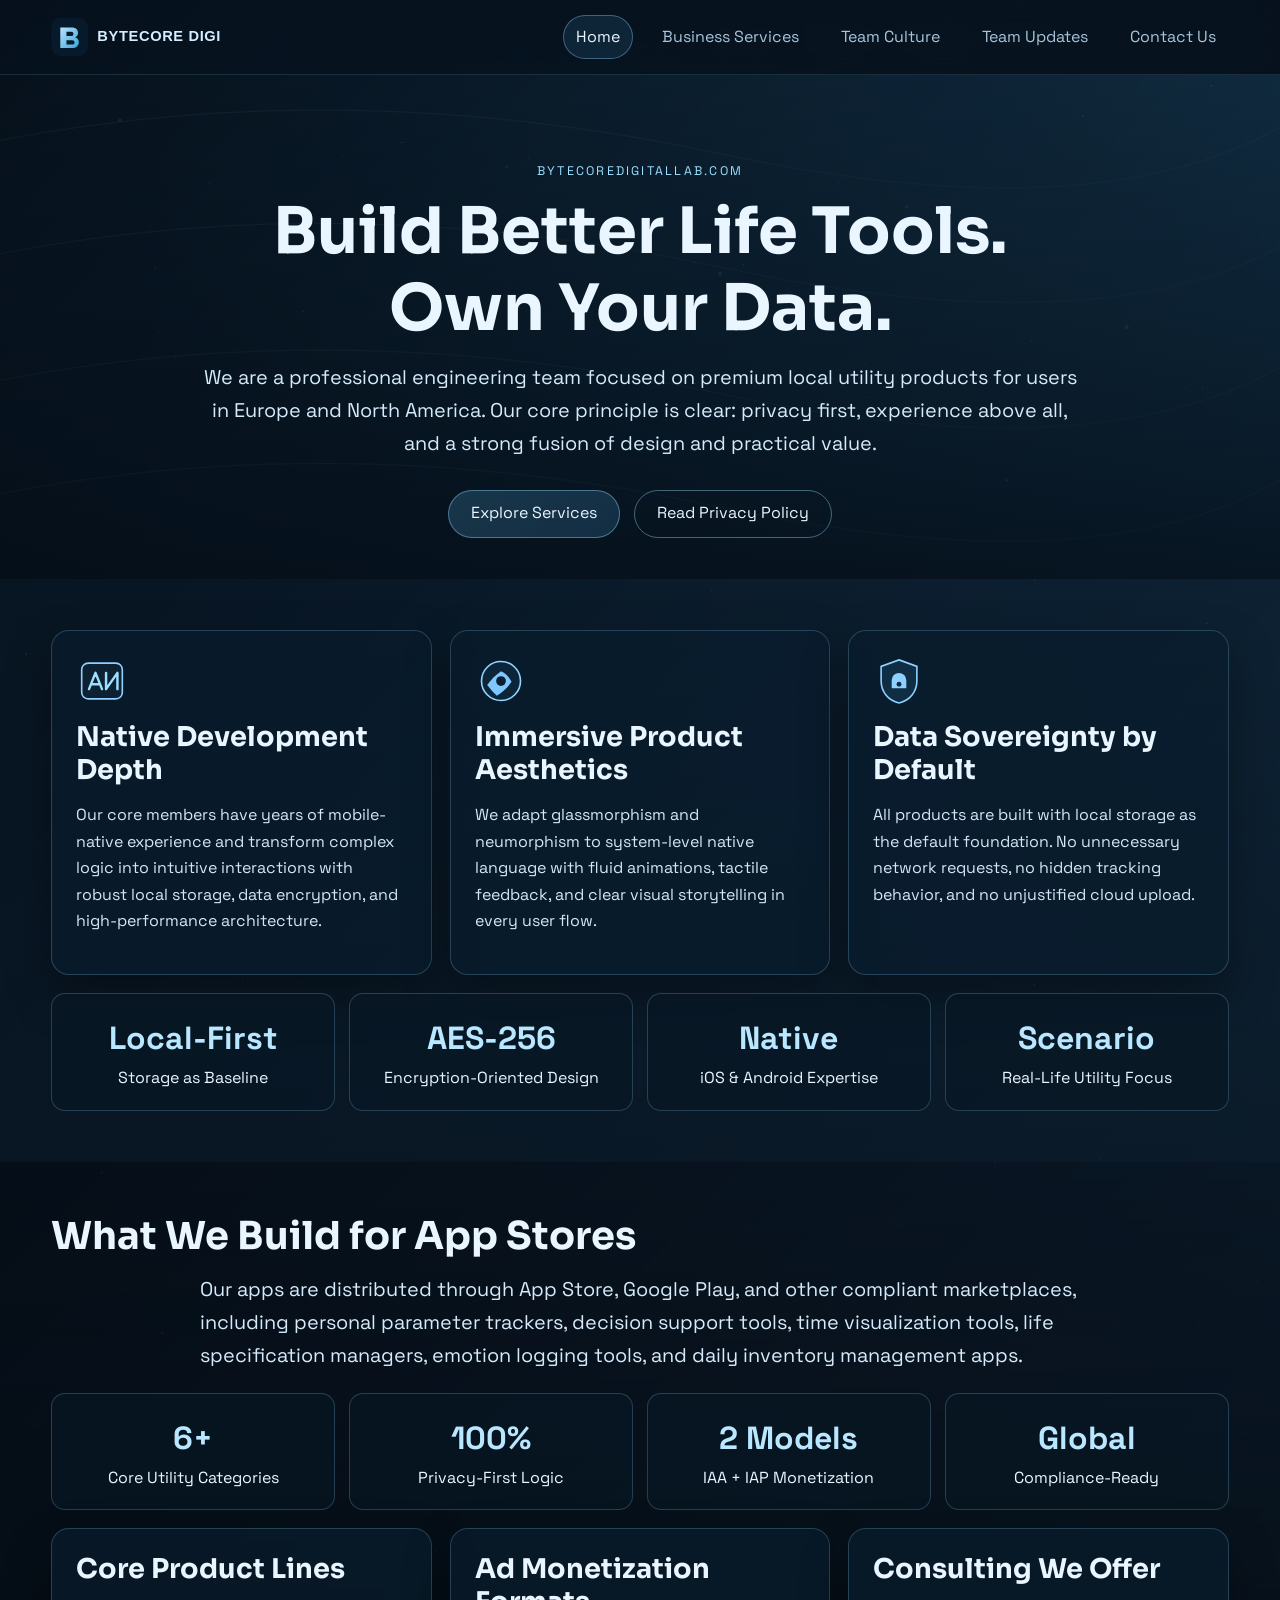
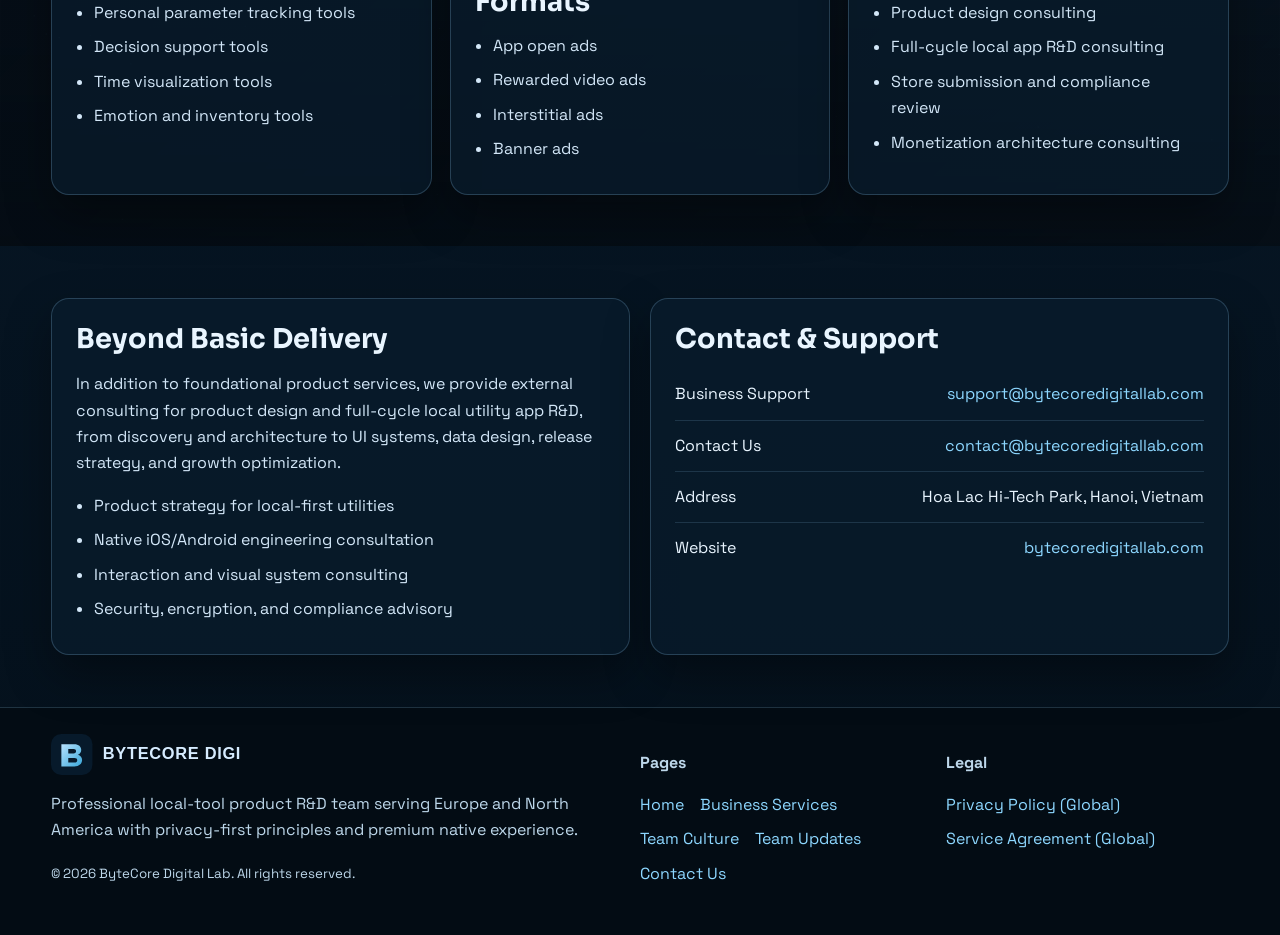
==== index.html @ 4d6f296e "bytecoredigitallab" ====
<!doctype html>
<html lang="en">
<head>
  <meta charset="utf-8" />
  <meta name="viewport" content="width=device-width, initial-scale=1" />
  <title>ByteCore Digital Lab | Privacy-First Native Tools for Global Users</title>
  <meta name="description" content="ByteCore Digital Lab builds privacy-first, high-quality local utility apps and offers product design plus full-cycle local-tool app R&D consulting for global markets." />
  <meta name="keywords" content="ByteCore Digital Lab, local tools, privacy-first app, native mobile development, app consulting, App Store, Google Play" />
  <meta name="robots" content="index,follow,max-image-preview:large,max-snippet:-1,max-video-preview:-1" />
  <link rel="canonical" href="https://bytecoredigitallab.com/" />
  <meta property="og:type" content="website" />
  <meta property="og:title" content="ByteCore Digital Lab" />
  <meta property="og:description" content="Professional native app team focused on secure, fluid, aesthetic, and practical local utility products." />
  <meta property="og:url" content="https://bytecoredigitallab.com/" />
  <meta property="og:image" content="https://bytecoredigitallab.com/images/hero-bg.png" />
  <meta name="twitter:card" content="summary_large_image" />
  <link rel="preconnect" href="https://fonts.googleapis.com" />
  <link rel="preconnect" href="https://fonts.gstatic.com" crossorigin />
  <link href="https://fonts.googleapis.com/css2?family=Sora:wght@400;600;700;800&family=Space+Grotesk:wght@400;500;600;700&display=swap" rel="stylesheet" />
  <link rel="stylesheet" href="css/styles.css" />
  <script type="application/ld+json">
  {
    "@context":"https://schema.org",
    "@type":"Organization",
    "name":"ByteCore Digital Lab",
    "url":"https://bytecoredigitallab.com",
    "email":["support@bytecoredigitallab.com","contact@bytecoredigitallab.com"],
    "address":{"@type":"PostalAddress","addressLocality":"Hoa Lac Hi-Tech Park, Hanoi","addressCountry":"Vietnam"},
    "sameAs":[]
  }
  </script>
</head>
<body>
  <header class="topbar">
    <div class="container nav">
      <a class="brand" href="index.html" aria-label="ByteCore Digital Lab Home">
        <img src="images/logo.svg" alt="ByteCore Digital Lab logo" />
      </a>
      <nav class="menu" aria-label="Primary Navigation">
        <a class="active" href="index.html">Home</a>
        <a href="services.html">Business Services</a>
        <a href="culture.html">Team Culture</a>
        <a href="news.html">Team Updates</a>
        <a href="contact.html">Contact Us</a>
      </nav>
    </div>
  </header>

  <main>
    <section class="hero" id="top">
      <div class="hero-content reveal">
        <p class="kicker">ByteCoreDigitalLab.com</p>
        <h1>Build Better Life Tools.<br />Own Your Data.</h1>
        <p class="lead">We are a professional engineering team focused on premium local utility products for users in Europe and North America. Our core principle is clear: privacy first, experience above all, and a strong fusion of design and practical value.</p>
        <div class="cta-row">
          <a class="btn" href="services.html">Explore Services</a>
          <a class="btn secondary" href="privacy-policy.html">Read Privacy Policy</a>
        </div>
      </div>
    </section>

    <section class="section section-bg-a">
      <div class="container">
        <div class="grid-3">
          <article class="card reveal">
            <img class="icon" src="images/icon-native.svg" alt="Native engineering icon" />
            <h3>Native Development Depth</h3>
            <p>Our core members have years of mobile-native experience and transform complex logic into intuitive interactions with robust local storage, data encryption, and high-performance architecture.</p>
          </article>
          <article class="card reveal">
            <img class="icon" src="images/icon-design.svg" alt="Design icon" />
            <h3>Immersive Product Aesthetics</h3>
            <p>We adapt glassmorphism and neumorphism to system-level native language with fluid animations, tactile feedback, and clear visual storytelling in every user flow.</p>
          </article>
          <article class="card reveal">
            <img class="icon" src="images/icon-privacy.svg" alt="Privacy icon" />
            <h3>Data Sovereignty by Default</h3>
            <p>All products are built with local storage as the default foundation. No unnecessary network requests, no hidden tracking behavior, and no unjustified cloud upload.</p>
          </article>
        </div>
        <div class="stats" style="margin-top:18px;">
          <div class="stat reveal"><strong>Local-First</strong>Storage as Baseline</div>
          <div class="stat reveal"><strong>AES-256</strong>Encryption-Oriented Design</div>
          <div class="stat reveal"><strong>Native</strong>iOS & Android Expertise</div>
          <div class="stat reveal"><strong>Scenario</strong>Real-Life Utility Focus</div>
        </div>
      </div>
    </section>

    <section class="section section-bg-b">
      <div class="container">
        <div class="reveal">
          <h2>What We Build for App Stores</h2>
          <p class="lead">Our apps are distributed through App Store, Google Play, and other compliant marketplaces, including personal parameter trackers, decision support tools, time visualization tools, life specification managers, emotion logging tools, and daily inventory management apps.</p>
        </div>
        <div class="stats" style="margin-top:22px;">
          <div class="stat reveal"><strong>6+</strong>Core Utility Categories</div>
          <div class="stat reveal"><strong>100%</strong>Privacy-First Logic</div>
          <div class="stat reveal"><strong>2 Models</strong>IAA + IAP Monetization</div>
          <div class="stat reveal"><strong>Global</strong>Compliance-Ready</div>
        </div>
        <div class="grid-3" style="margin-top:18px;">
          <article class="card reveal">
            <h3>Core Product Lines</h3>
            <ul class="list-clean">
              <li>Personal parameter tracking tools</li>
              <li>Decision support tools</li>
              <li>Time visualization tools</li>
              <li>Emotion and inventory tools</li>
            </ul>
          </article>
          <article class="card reveal">
            <h3>Ad Monetization Formats</h3>
            <ul class="list-clean">
              <li>App open ads</li>
              <li>Rewarded video ads</li>
              <li>Interstitial ads</li>
              <li>Banner ads</li>
            </ul>
          </article>
          <article class="card reveal">
            <h3>Consulting We Offer</h3>
            <ul class="list-clean">
              <li>Product design consulting</li>
              <li>Full-cycle local app R&D consulting</li>
              <li>Store submission and compliance review</li>
              <li>Monetization architecture consulting</li>
            </ul>
          </article>
        </div>
      </div>
    </section>

    <section class="section">
      <div class="container grid-2">
        <article class="card reveal">
          <h3>Beyond Basic Delivery</h3>
          <p>In addition to foundational product services, we provide external consulting for product design and full-cycle local utility app R&D, from discovery and architecture to UI systems, data design, release strategy, and growth optimization.</p>
          <ul class="list-clean">
            <li>Product strategy for local-first utilities</li>
            <li>Native iOS/Android engineering consultation</li>
            <li>Interaction and visual system consulting</li>
            <li>Security, encryption, and compliance advisory</li>
          </ul>
        </article>
        <article class="card reveal">
          <h3>Contact & Support</h3>
          <div class="contact-row"><span>Business Support</span><a href="mailto:support@bytecoredigitallab.com">support@bytecoredigitallab.com</a></div>
          <div class="contact-row"><span>Contact Us</span><a href="mailto:contact@bytecoredigitallab.com">contact@bytecoredigitallab.com</a></div>
          <div class="contact-row"><span>Address</span><span>Hoa Lac Hi-Tech Park, Hanoi, Vietnam</span></div>
          <div class="contact-row"><span>Website</span><a href="https://bytecoredigitallab.com">bytecoredigitallab.com</a></div>
        </article>
      </div>
    </section>
  </main>

  <footer class="footer">
    <div class="container footer-grid">
      <div>
        <img src="images/logo.svg" alt="ByteCore Digital Lab logo" style="width:190px;" />
        <p>Professional local-tool product R&D team serving Europe and North America with privacy-first principles and premium native experience.</p>
        <small>© <span data-year></span> ByteCore Digital Lab. All rights reserved.</small>
      </div>
      <div class="footer-links">
        <p><strong>Pages</strong></p>
        <a href="index.html">Home</a>
        <a href="services.html">Business Services</a>
        <a href="culture.html">Team Culture</a>
        <a href="news.html">Team Updates</a>
        <a href="contact.html">Contact Us</a>
      </div>
      <div class="footer-links">
        <p><strong>Legal</strong></p>
        <a href="privacy-policy.html">Privacy Policy (Global)</a>
        <a href="terms-of-service.html">Service Agreement (Global)</a>
      </div>
    </div>
  </footer>

  <script src="js/main.js" defer></script>
</body>
</html>
---- css/styles.css ----
:root {
  --bg-0: #030b14;
  --bg-1: #071726;
  --bg-2: #0d2438;
  --surface: rgba(9, 28, 45, 0.72);
  --surface-strong: rgba(7, 24, 39, 0.9);
  --text: #e9f5ff;
  --muted: #a9c5db;
  --line: rgba(151, 211, 250, 0.22);
  --accent: #8dd7ff;
  --accent-2: #54b6ea;
  --ok: #75f0c6;
  --radius: 18px;
  --shadow: 0 20px 45px rgba(0, 0, 0, 0.35);
}

* { box-sizing: border-box; }

html {
  scroll-behavior: smooth;
}

body {
  margin: 0;
  color: var(--text);
  background:
    radial-gradient(circle at 20% 15%, rgba(58, 128, 176, 0.2), transparent 35%),
    radial-gradient(circle at 80% 0%, rgba(77, 152, 196, 0.16), transparent 40%),
    linear-gradient(180deg, var(--bg-0), var(--bg-1) 55%, #04101b);
  font-family: "Space Grotesk", "Segoe UI", sans-serif;
  line-height: 1.65;
}

img {
  max-width: 100%;
  display: block;
}

a {
  color: var(--accent);
  text-decoration: none;
}

a:hover,
a:focus {
  color: #b8e6ff;
}

.container {
  width: min(1200px, 92vw);
  margin: 0 auto;
}

.topbar {
  position: sticky;
  top: 0;
  z-index: 70;
  backdrop-filter: blur(12px);
  background: rgba(5, 15, 26, 0.72);
  border-bottom: 1px solid rgba(141, 215, 255, 0.14);
}

.nav {
  display: flex;
  align-items: center;
  justify-content: space-between;
  min-height: 74px;
  gap: 20px;
}

.brand {
  display: flex;
  align-items: center;
  gap: 12px;
  color: var(--text);
  font-weight: 700;
  letter-spacing: 0.02em;
}

.brand img {
  width: 170px;
  height: auto;
}

.menu {
  display: flex;
  align-items: center;
  gap: 16px;
  flex-wrap: wrap;
}

.menu a {
  color: var(--muted);
  padding: 8px 12px;
  border-radius: 999px;
  border: 1px solid transparent;
  transition: 0.3s ease;
}

.menu a.active,
.menu a:hover {
  color: var(--text);
  border-color: rgba(141, 215, 255, 0.36);
  background: rgba(24, 57, 81, 0.5);
}

.hero {
  min-height: 56vh;
  display: grid;
  place-items: center;
  position: relative;
  overflow: hidden;
  padding: 58px 0 26px;
}

.hero::before {
  content: "";
  position: absolute;
  inset: 0;
  background: linear-gradient(to bottom, rgba(3, 11, 20, 0.2), rgba(3, 11, 20, 0.82)), url("../images/hero-bg.png") center/cover no-repeat;
  transform: scale(1.05);
}

.hero::after {
  content: "";
  position: absolute;
  inset: 0;
  background: url("../images/hero-pattern.svg") center/cover no-repeat;
  opacity: 0.35;
  mix-blend-mode: screen;
}

.hero-content {
  position: relative;
  z-index: 1;
  text-align: center;
  width: min(1000px, 92vw);
}

.kicker {
  color: #9ddfff;
  text-transform: uppercase;
  letter-spacing: 0.18em;
  font-size: 0.78rem;
}

h1,
h2,
h3 {
  margin: 0 0 14px;
  line-height: 1.2;
  font-family: "Sora", "Space Grotesk", sans-serif;
}

h1 {
  font-size: clamp(2.2rem, 5vw, 4.8rem);
}

h2 {
  font-size: clamp(1.7rem, 3vw, 2.9rem);
}

h3 {
  font-size: clamp(1.2rem, 2.2vw, 1.7rem);
}

.lead {
  font-size: clamp(1rem, 1.55vw, 1.35rem);
  color: #d5ebfb;
  max-width: 880px;
  margin: 0 auto;
}

.cta-row {
  margin-top: 30px;
  display: flex;
  justify-content: center;
  gap: 14px;
  flex-wrap: wrap;
}

.btn {
  display: inline-flex;
  align-items: center;
  justify-content: center;
  min-height: 48px;
  padding: 0 22px;
  border-radius: 999px;
  border: 1px solid rgba(159, 223, 255, 0.4);
  background: linear-gradient(140deg, rgba(85, 170, 214, 0.23), rgba(42, 91, 128, 0.38));
  color: var(--text);
  transition: 0.3s ease;
}

.btn:hover {
  transform: translateY(-2px);
  border-color: #a6e2ff;
}

.btn.secondary {
  background: transparent;
}

.section {
  padding: clamp(30px, 4vw, 54px) 0;
}

.section.full {
  min-height: 56vh;
  display: grid;
  align-items: center;
}

.section-bg-a {
  background: linear-gradient(180deg, rgba(9, 25, 40, 0.3), rgba(8, 20, 32, 0.72)), url("../images/section-bg-1.png") center/cover no-repeat;
}

.section-bg-b {
  background: linear-gradient(180deg, rgba(6, 16, 26, 0.5), rgba(4, 11, 18, 0.9)), url("../images/section-bg-2.png") center/cover no-repeat;
}

.grid-3 {
  display: grid;
  grid-template-columns: repeat(3, minmax(0, 1fr));
  gap: 18px;
}

.grid-2 {
  display: grid;
  grid-template-columns: repeat(2, minmax(0, 1fr));
  gap: 20px;
}

.card {
  background: var(--surface);
  border: 1px solid var(--line);
  border-radius: var(--radius);
  padding: 24px;
  box-shadow: var(--shadow);
}

.card p,
.card li {
  color: #d3e7f8;
}

.icon {
  width: 52px;
  height: 52px;
  margin-bottom: 14px;
}

.stats {
  display: grid;
  grid-template-columns: repeat(4, minmax(0, 1fr));
  gap: 14px;
}

.stat {
  text-align: center;
  padding: 18px;
  border-radius: 14px;
  border: 1px solid var(--line);
  background: rgba(8, 23, 36, 0.7);
}

.stat strong {
  display: block;
  font-size: 2rem;
  color: #b8e7ff;
}

.timeline {
  display: grid;
  gap: 14px;
}

.timeline .item {
  border-left: 2px solid rgba(142, 208, 255, 0.45);
  padding: 4px 0 4px 16px;
}

.list-clean {
  margin: 0;
  padding-left: 18px;
}

.list-clean li {
  margin-bottom: 8px;
}

.contact-box {
  background: var(--surface-strong);
  border: 1px solid rgba(145, 214, 255, 0.28);
  border-radius: var(--radius);
  padding: 24px;
}

.contact-row {
  display: flex;
  align-items: center;
  justify-content: space-between;
  gap: 18px;
  flex-wrap: wrap;
  border-bottom: 1px solid rgba(151, 211, 250, 0.15);
  padding: 12px 0;
}

.contact-row:last-child {
  border-bottom: 0;
}

.legal-hero {
  padding: 34px 0 14px;
}

.legal-content {
  background: rgba(6, 20, 32, 0.78);
  border: 1px solid rgba(141, 215, 255, 0.2);
  border-radius: 18px;
  padding: 24px;
}

.legal-content h2 {
  margin-top: 24px;
}

.legal-content h3 {
  margin-top: 18px;
  color: #b7e4ff;
}

.legal-content p,
.legal-content li {
  color: #d2e8f8;
}

.footer {
  border-top: 1px solid rgba(143, 206, 244, 0.2);
  padding: 26px 0 40px;
  background: rgba(4, 12, 20, 0.92);
}

.footer-grid {
  display: grid;
  grid-template-columns: 2fr 1fr 1fr;
  gap: 24px;
}

.footer small,
.footer p {
  color: #bdd7ea;
}

.footer-links a {
  display: inline-block;
  margin-right: 12px;
  margin-bottom: 8px;
}

.reveal {
  opacity: 0;
  transform: translateY(26px);
  transition: opacity 0.8s ease, transform 0.8s ease;
}

.reveal.show {
  opacity: 1;
  transform: translateY(0);
}

@media (max-width: 980px) {
  .grid-3,
  .stats,
  .footer-grid,
  .grid-2 {
    grid-template-columns: 1fr 1fr;
  }
}

@media (max-width: 760px) {
  .menu {
    width: 100%;
    justify-content: center;
    padding-bottom: 12px;
  }

  .grid-3,
  .stats,
  .footer-grid,
  .grid-2 {
    grid-template-columns: 1fr;
  }

  .brand img {
    width: 145px;
  }

  .hero {
    min-height: 48vh;
    padding: 48px 0 22px;
  }

  .legal-hero {
    padding: 20px 0 8px;
  }
}
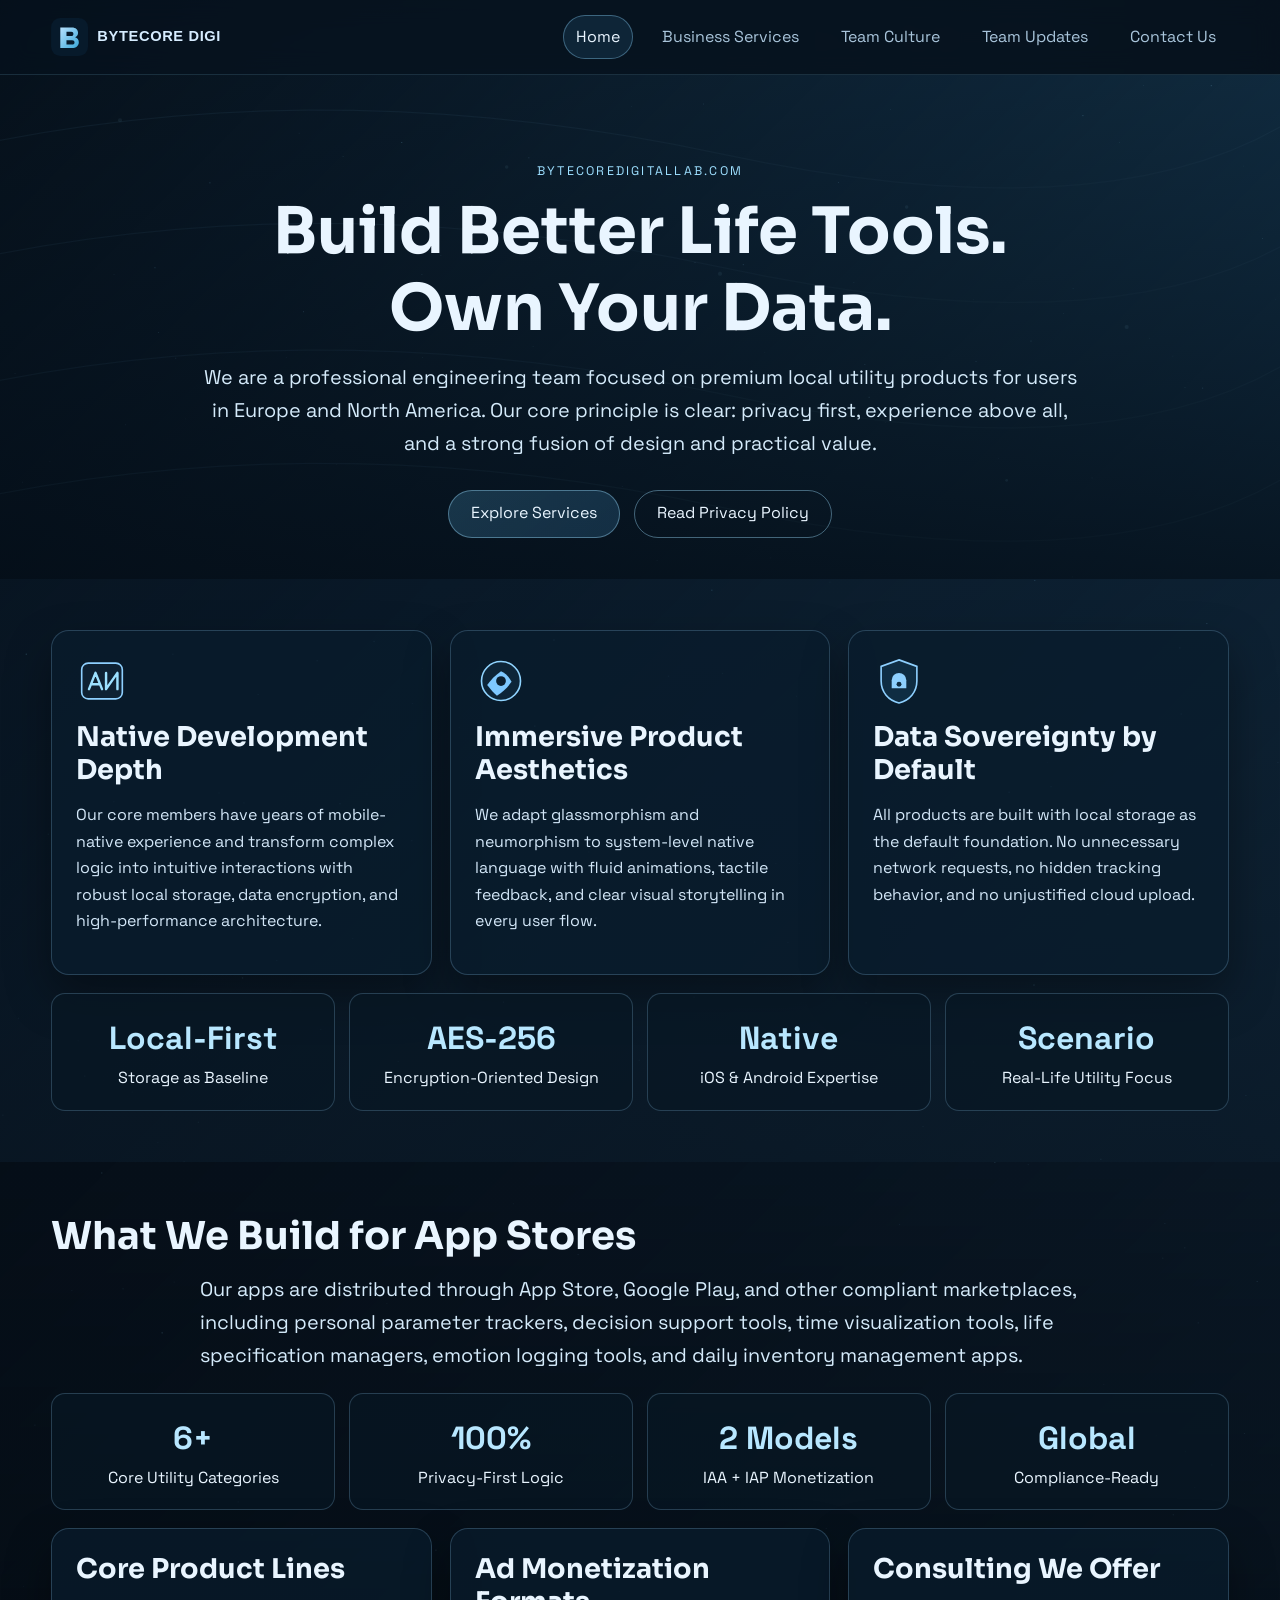
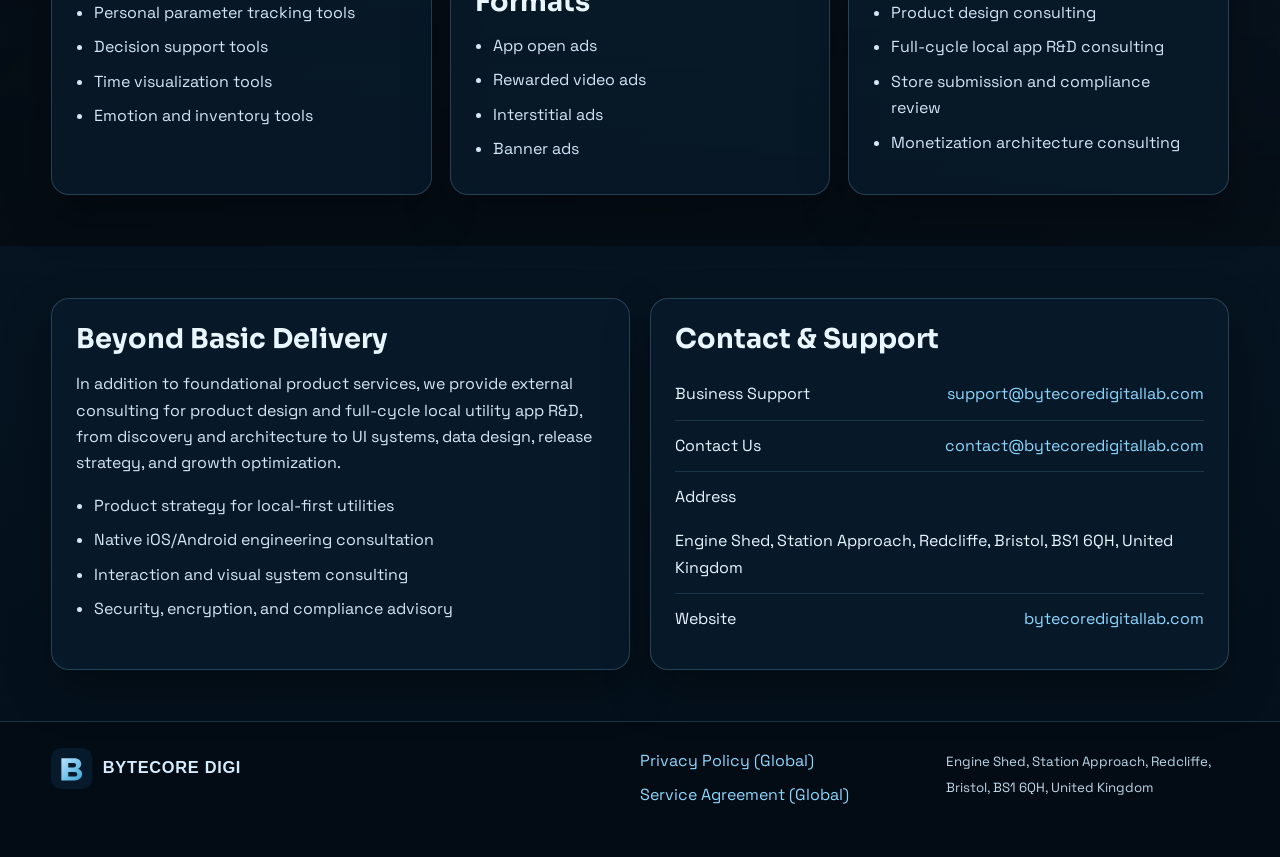
==== commit 27c07cfe: "bytecoredigitallab" ====
--- a/index.html
+++ b/index.html
@@ -25,7 +25,7 @@
     "name":"ByteCore Digital Lab",
     "url":"https://bytecoredigitallab.com",
     "email":["support@bytecoredigitallab.com","contact@bytecoredigitallab.com"],
-    "address":{"@type":"PostalAddress","addressLocality":"Hoa Lac Hi-Tech Park, Hanoi","addressCountry":"Vietnam"},
+    "address":{"@type":"PostalAddress","addressLocality":"Redcliffe, Bristol","addressCountry":"United Kingdom","streetAddress":"Engine Shed, Station Approach","postalCode":"BS1 6QH"},
     "sameAs":[]
   }
   </script>
@@ -147,7 +147,7 @@
           <h3>Contact & Support</h3>
           <div class="contact-row"><span>Business Support</span><a href="mailto:support@bytecoredigitallab.com">support@bytecoredigitallab.com</a></div>
           <div class="contact-row"><span>Contact Us</span><a href="mailto:contact@bytecoredigitallab.com">contact@bytecoredigitallab.com</a></div>
-          <div class="contact-row"><span>Address</span><span>Hoa Lac Hi-Tech Park, Hanoi, Vietnam</span></div>
+          <div class="contact-row"><span>Address</span><span>Engine Shed, Station Approach, Redcliffe, Bristol, BS1 6QH, United Kingdom</span></div>
           <div class="contact-row"><span>Website</span><a href="https://bytecoredigitallab.com">bytecoredigitallab.com</a></div>
         </article>
       </div>
@@ -156,24 +156,12 @@
 
   <footer class="footer">
     <div class="container footer-grid">
-      <div>
-        <img src="images/logo.svg" alt="ByteCore Digital Lab logo" style="width:190px;" />
-        <p>Professional local-tool product R&D team serving Europe and North America with privacy-first principles and premium native experience.</p>
-        <small>© <span data-year></span> ByteCore Digital Lab. All rights reserved.</small>
-      </div>
+      <div><img src="images/logo.svg" alt="ByteCore Digital Lab logo" style="width:190px;" /></div>
       <div class="footer-links">
-        <p><strong>Pages</strong></p>
-        <a href="index.html">Home</a>
-        <a href="services.html">Business Services</a>
-        <a href="culture.html">Team Culture</a>
-        <a href="news.html">Team Updates</a>
-        <a href="contact.html">Contact Us</a>
-      </div>
-      <div class="footer-links">
-        <p><strong>Legal</strong></p>
         <a href="privacy-policy.html">Privacy Policy (Global)</a>
         <a href="terms-of-service.html">Service Agreement (Global)</a>
       </div>
+      <div><small>Engine Shed, Station Approach, Redcliffe, Bristol, BS1 6QH, United Kingdom</small></div>
     </div>
   </footer>
 
